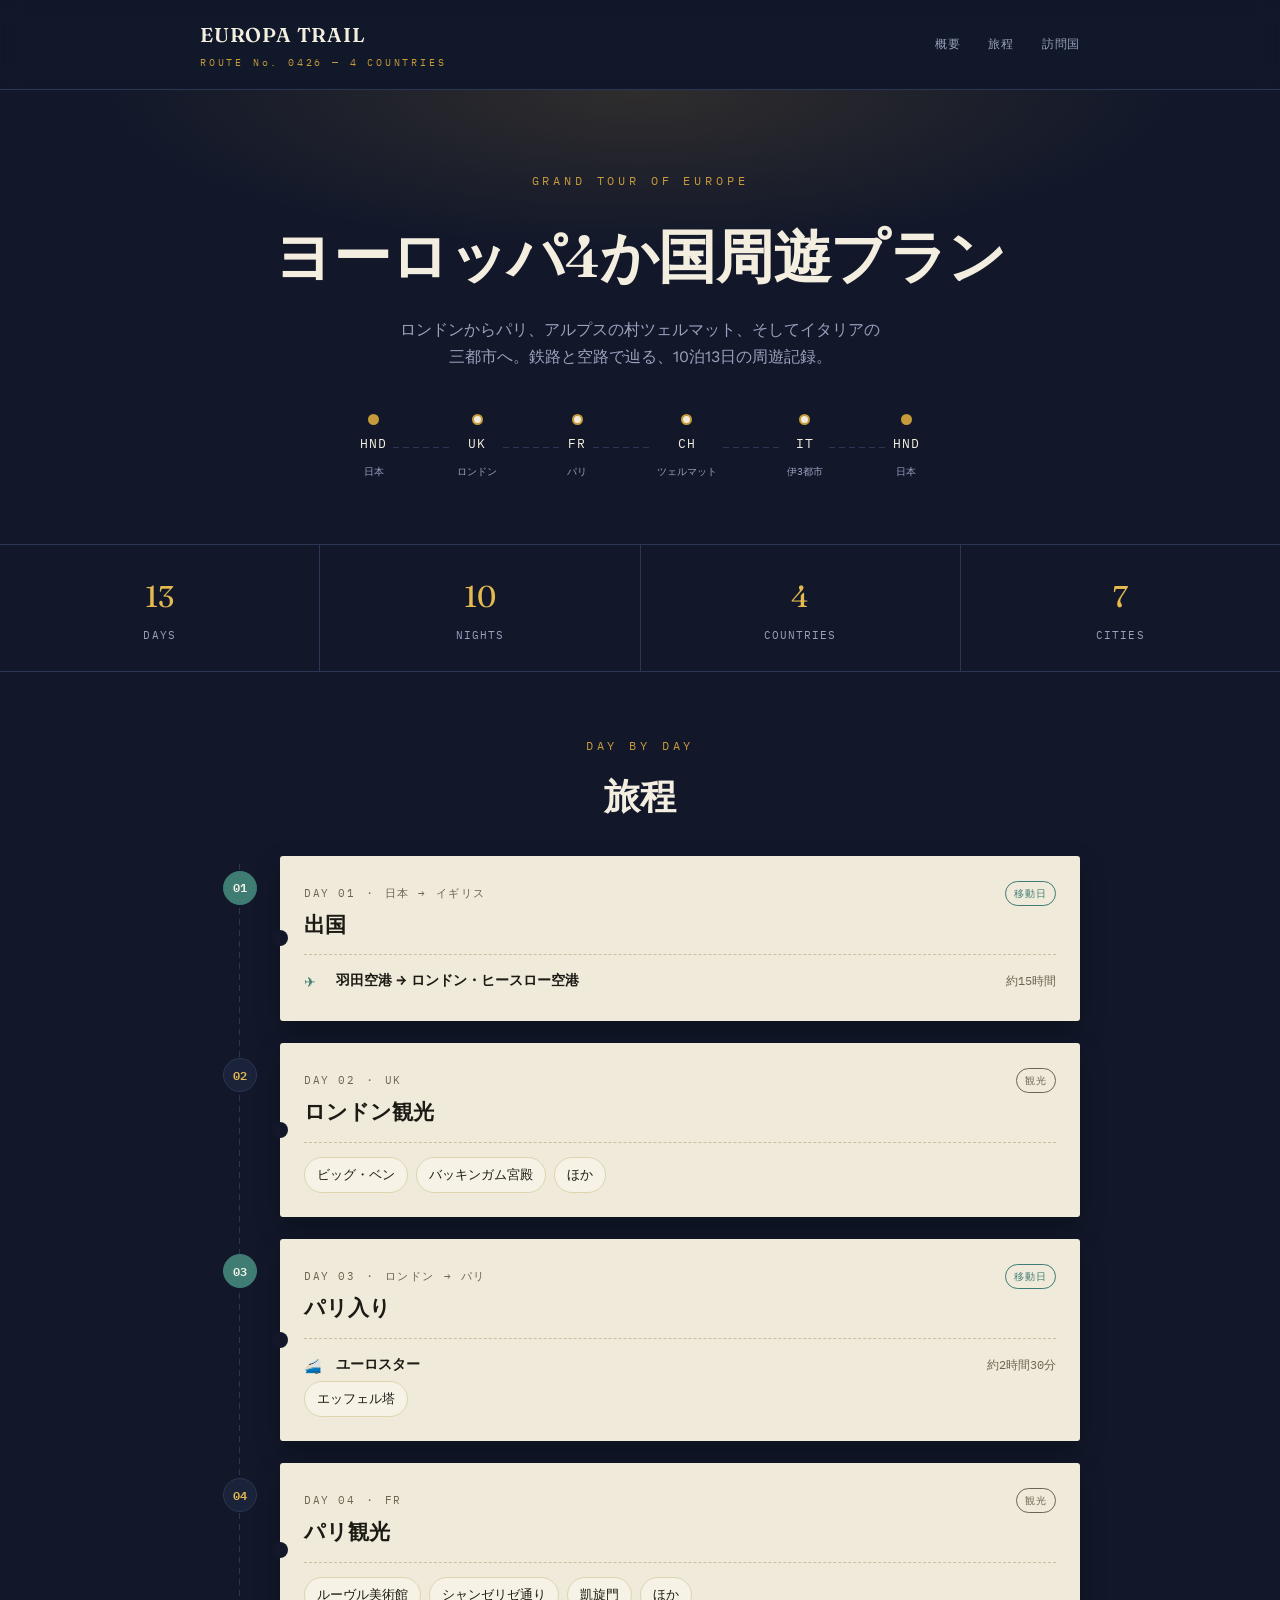
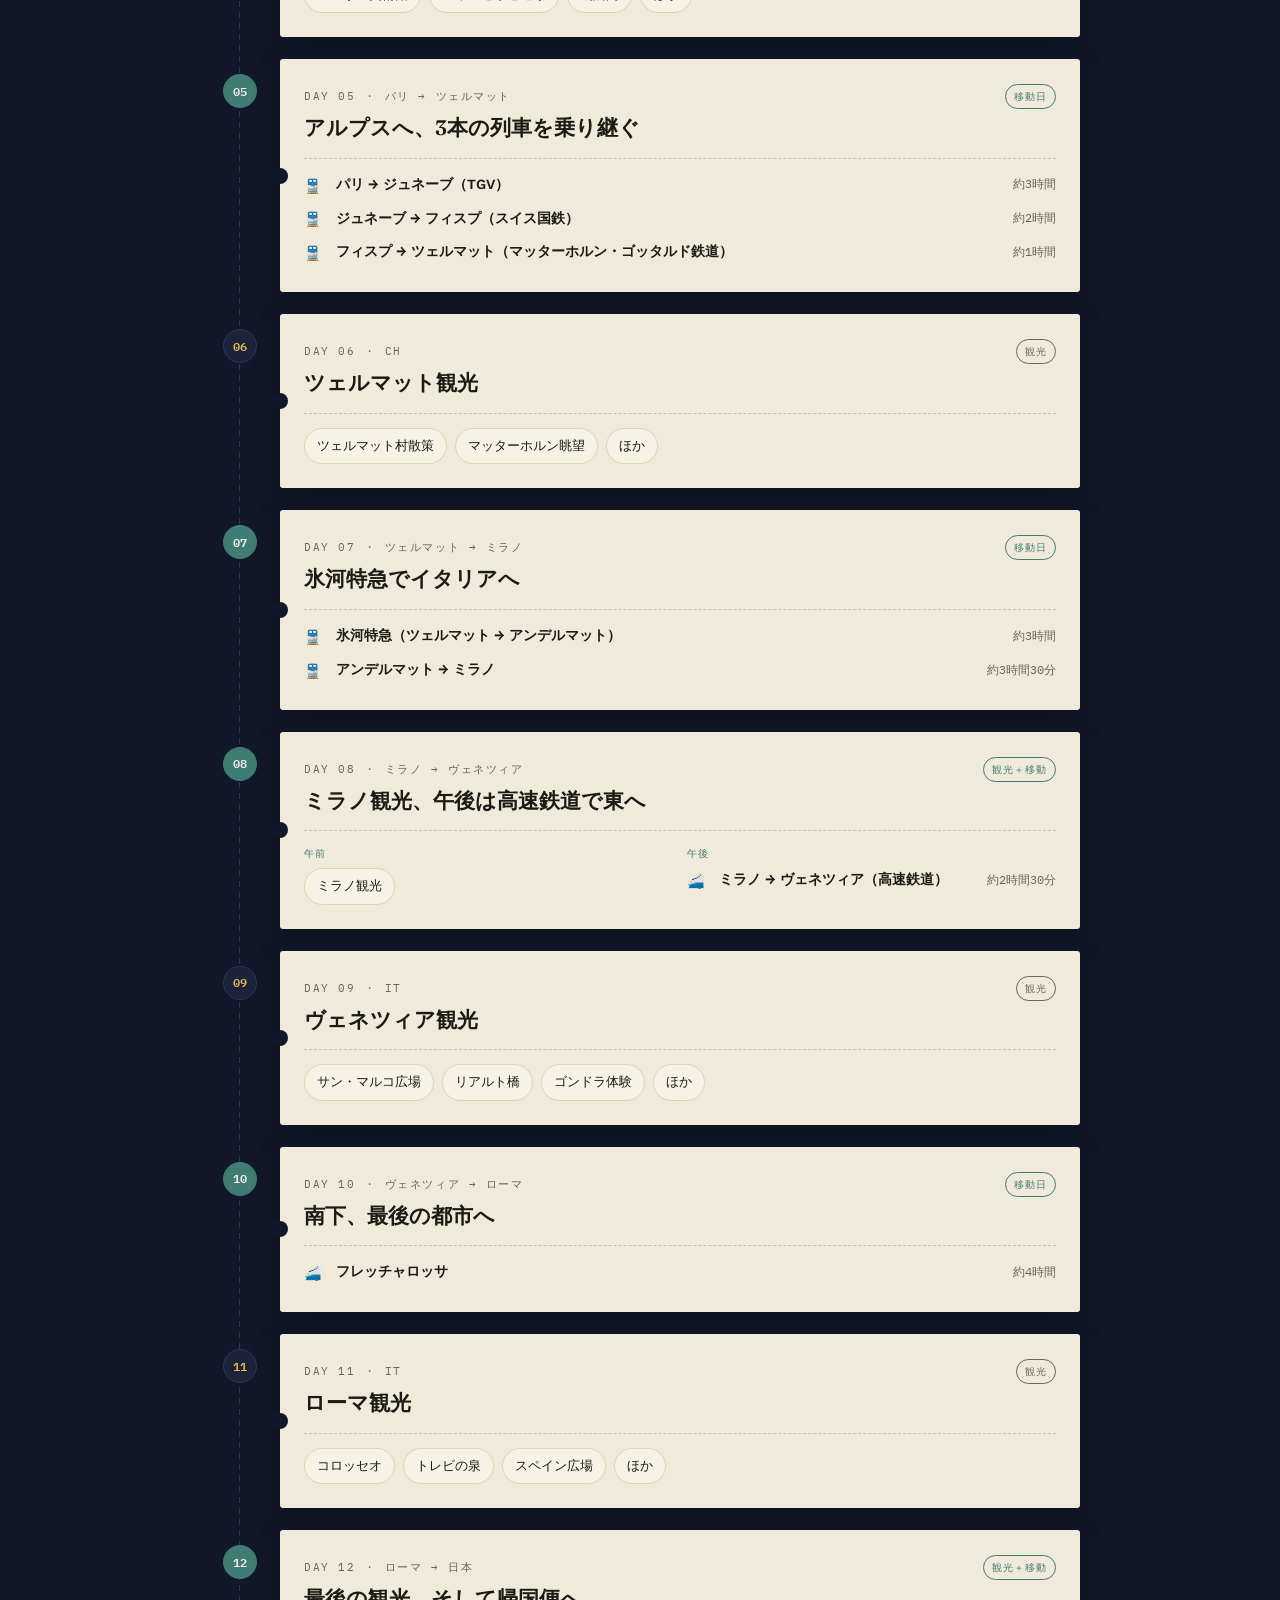
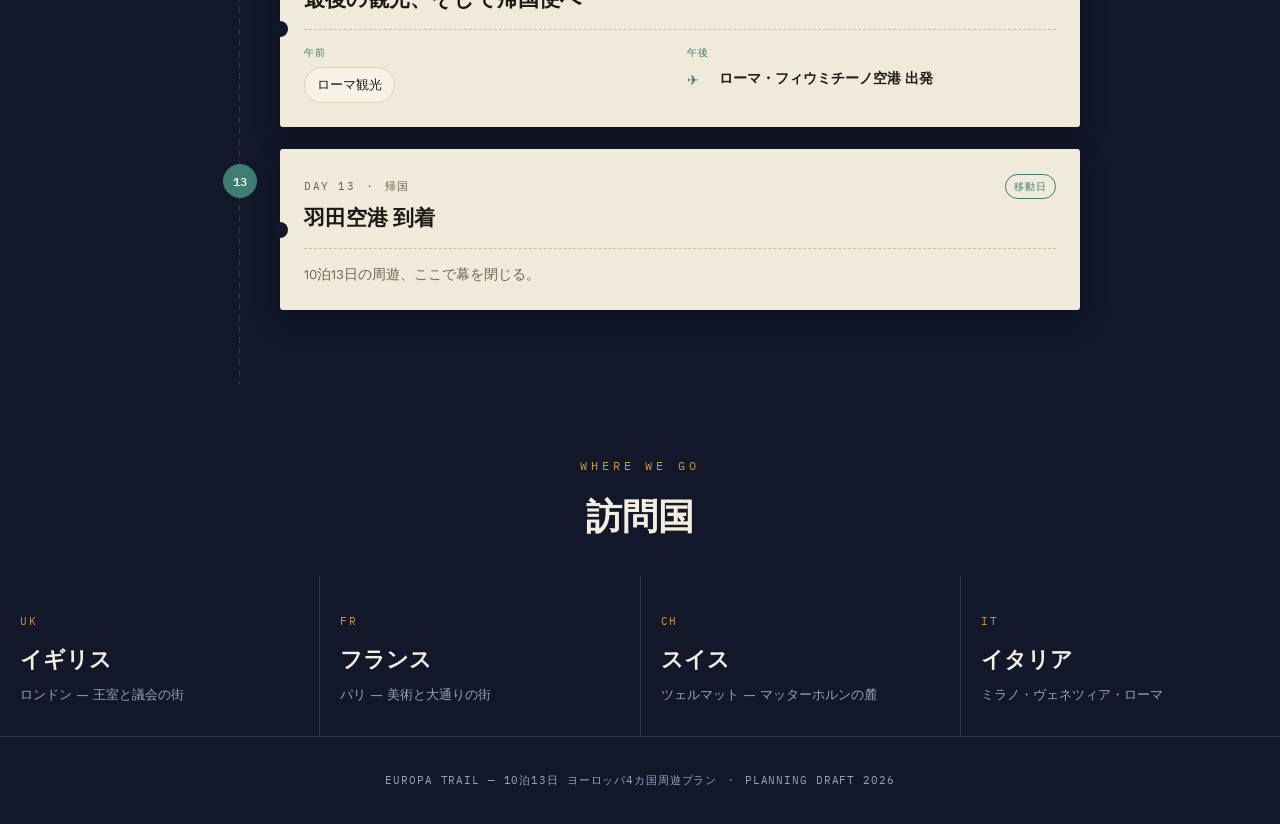
==== index.html @ b721da0f "Add initial homepage draft (EUROPA TRAIL itinerary)" ====
<!DOCTYPE html>
<html lang="ja">
<head>
<meta charset="UTF-8">
<meta name="viewport" content="width=device-width, initial-scale=1.0">
<title>EUROPA TRAIL — ヨーロッパ4カ国周遊プラン</title>
<link rel="preconnect" href="https://fonts.googleapis.com">
<link rel="preconnect" href="https://fonts.gstatic.com" crossorigin>
<link href="https://fonts.googleapis.com/css2?family=Fraunces:opsz,wght@9..144,500;9..144,600;9..144,700&family=Work+Sans:wght@400;500;600&family=IBM+Plex+Mono:wght@400;500&display=swap" rel="stylesheet">
<link rel="stylesheet" href="style.css">
</head>
<body>

<header class="site-header">
    <div class="container header-inner">
        <h1 class="logo">EUROPA TRAIL<span>ROUTE No. 0426 — 4 COUNTRIES</span></h1>
        <nav class="nav">
            <ul>
                <li><a href="#overview">概要</a></li>
                <li><a href="#itinerary">旅程</a></li>
                <li><a href="#countries">訪問国</a></li>
            </ul>
        </nav>
    </div>
</header>

<section class="hero" id="overview">
    <div class="container">
        <span class="eyebrow">Grand Tour of Europe</span>
        <h2>ヨーロッパ4か国周遊プラン</h2>
        <p class="lede">ロンドンからパリ、アルプスの村ツェルマット、そしてイタリアの三都市へ。鉄路と空路で辿る、10泊13日の周遊記録。</p>

        <div class="route-map" aria-hidden="true">
            <div class="node origin"><span class="dot"></span><span class="code">HND</span><span class="city">日本</span></div>
            <div class="seg"></div>
            <div class="node"><span class="dot"></span><span class="code">UK</span><span class="city">ロンドン</span></div>
            <div class="seg"></div>
            <div class="node"><span class="dot"></span><span class="code">FR</span><span class="city">パリ</span></div>
            <div class="seg"></div>
            <div class="node"><span class="dot"></span><span class="code">CH</span><span class="city">ツェルマット</span></div>
            <div class="seg"></div>
            <div class="node"><span class="dot"></span><span class="code">IT</span><span class="city">伊3都市</span></div>
            <div class="seg"></div>
            <div class="node dest"><span class="dot"></span><span class="code">HND</span><span class="city">日本</span></div>
        </div>
    </div>
</section>

<div class="stats">
    <div class="stat"><span class="num">13</span><span class="label">DAYS</span></div>
    <div class="stat"><span class="num">10</span><span class="label">NIGHTS</span></div>
    <div class="stat"><span class="num">4</span><span class="label">COUNTRIES</span></div>
    <div class="stat"><span class="num">7</span><span class="label">CITIES</span></div>
</div>

<main>
    <div class="section-head" id="itinerary">
        <span class="eyebrow">Day by Day</span>
        <h3>旅程</h3>
    </div>

    <div class="container">
        <div class="timeline">

            <!-- Day 1 -->
            <article class="day is-travel">
                <div class="marker"><div class="badge">01</div></div>
                <div class="ticket">
                    <div class="ticket-top">
                        <div>
                            <span class="ticket-day">DAY 01 ・ 日本 → イギリス</span>
                            <h4 class="ticket-title">出国</h4>
                        </div>
                        <span class="tag">移動日</span>
                    </div>
                    <div class="legs">
                        <div class="leg">
                            <span class="icon">✈</span>
                            <span class="route">羽田空港 → ロンドン・ヒースロー空港</span>
                            <span class="duration">約15時間</span>
                        </div>
                    </div>
                </div>
            </article>

            <!-- Day 2 -->
            <article class="day">
                <div class="marker"><div class="badge">02</div></div>
                <div class="ticket">
                    <div class="ticket-top">
                        <div>
                            <span class="ticket-day">DAY 02 ・ UK</span>
                            <h4 class="ticket-title">ロンドン観光</h4>
                        </div>
                        <span class="tag">観光</span>
                    </div>
                    <div class="spots">
                        <span class="spot">ビッグ・ベン</span>
                        <span class="spot">バッキンガム宮殿</span>
                        <span class="spot">ほか</span>
                    </div>
                </div>
            </article>

            <!-- Day 3 -->
            <article class="day is-travel">
                <div class="marker"><div class="badge">03</div></div>
                <div class="ticket">
                    <div class="ticket-top">
                        <div>
                            <span class="ticket-day">DAY 03 ・ ロンドン → パリ</span>
                            <h4 class="ticket-title">パリ入り</h4>
                        </div>
                        <span class="tag">移動日</span>
                    </div>
                    <div class="legs">
                        <div class="leg">
                            <span class="icon">🚄</span>
                            <span class="route">ユーロスター</span>
                            <span class="duration">約2時間30分</span>
                        </div>
                    </div>
                    <div class="spots">
                        <span class="spot">エッフェル塔</span>
                    </div>
                </div>
            </article>

            <!-- Day 4 -->
            <article class="day">
                <div class="marker"><div class="badge">04</div></div>
                <div class="ticket">
                    <div class="ticket-top">
                        <div>
                            <span class="ticket-day">DAY 04 ・ FR</span>
                            <h4 class="ticket-title">パリ観光</h4>
                        </div>
                        <span class="tag">観光</span>
                    </div>
                    <div class="spots">
                        <span class="spot">ルーヴル美術館</span>
                        <span class="spot">シャンゼリゼ通り</span>
                        <span class="spot">凱旋門</span>
                        <span class="spot">ほか</span>
                    </div>
                </div>
            </article>

            <!-- Day 5 -->
            <article class="day is-travel">
                <div class="marker"><div class="badge">05</div></div>
                <div class="ticket">
                    <div class="ticket-top">
                        <div>
                            <span class="ticket-day">DAY 05 ・ パリ → ツェルマット</span>
                            <h4 class="ticket-title">アルプスへ、3本の列車を乗り継ぐ</h4>
                        </div>
                        <span class="tag">移動日</span>
                    </div>
                    <div class="legs">
                        <div class="leg">
                            <span class="icon">🚆</span>
                            <span class="route">パリ → ジュネーブ（TGV）</span>
                            <span class="duration">約3時間</span>
                        </div>
                        <div class="leg">
                            <span class="icon">🚆</span>
                            <span class="route">ジュネーブ → フィスプ（スイス国鉄）</span>
                            <span class="duration">約2時間</span>
                        </div>
                        <div class="leg">
                            <span class="icon">🚆</span>
                            <span class="route">フィスプ → ツェルマット（マッターホルン・ゴッタルド鉄道）</span>
                            <span class="duration">約1時間</span>
                        </div>
                    </div>
                </div>
            </article>

            <!-- Day 6 -->
            <article class="day">
                <div class="marker"><div class="badge">06</div></div>
                <div class="ticket">
                    <div class="ticket-top">
                        <div>
                            <span class="ticket-day">DAY 06 ・ CH</span>
                            <h4 class="ticket-title">ツェルマット観光</h4>
                        </div>
                        <span class="tag">観光</span>
                    </div>
                    <div class="spots">
                        <span class="spot">ツェルマット村散策</span>
                        <span class="spot">マッターホルン眺望</span>
                        <span class="spot">ほか</span>
                    </div>
                </div>
            </article>

            <!-- Day 7 -->
            <article class="day is-travel">
                <div class="marker"><div class="badge">07</div></div>
                <div class="ticket">
                    <div class="ticket-top">
                        <div>
                            <span class="ticket-day">DAY 07 ・ ツェルマット → ミラノ</span>
                            <h4 class="ticket-title">氷河特急でイタリアへ</h4>
                        </div>
                        <span class="tag">移動日</span>
                    </div>
                    <div class="legs">
                        <div class="leg">
                            <span class="icon">🚆</span>
                            <span class="route">氷河特急（ツェルマット → アンデルマット）</span>
                            <span class="duration">約3時間</span>
                        </div>
                        <div class="leg">
                            <span class="icon">🚆</span>
                            <span class="route">アンデルマット → ミラノ</span>
                            <span class="duration">約3時間30分</span>
                        </div>
                    </div>
                </div>
            </article>

            <!-- Day 8 -->
            <article class="day is-travel">
                <div class="marker"><div class="badge">08</div></div>
                <div class="ticket">
                    <div class="ticket-top">
                        <div>
                            <span class="ticket-day">DAY 08 ・ ミラノ → ヴェネツィア</span>
                            <h4 class="ticket-title">ミラノ観光、午後は高速鉄道で東へ</h4>
                        </div>
                        <span class="tag">観光＋移動</span>
                    </div>
                    <div class="split">
                        <div class="half">
                            <span class="half-label">午前</span>
                            <div class="spots"><span class="spot">ミラノ観光</span></div>
                        </div>
                        <div class="half">
                            <span class="half-label">午後</span>
                            <div class="legs">
                                <div class="leg">
                                    <span class="icon">🚄</span>
                                    <span class="route">ミラノ → ヴェネツィア（高速鉄道）</span>
                                    <span class="duration">約2時間30分</span>
                                </div>
                            </div>
                        </div>
                    </div>
                </div>
            </article>

            <!-- Day 9 -->
            <article class="day">
                <div class="marker"><div class="badge">09</div></div>
                <div class="ticket">
                    <div class="ticket-top">
                        <div>
                            <span class="ticket-day">DAY 09 ・ IT</span>
                            <h4 class="ticket-title">ヴェネツィア観光</h4>
                        </div>
                        <span class="tag">観光</span>
                    </div>
                    <div class="spots">
                        <span class="spot">サン・マルコ広場</span>
                        <span class="spot">リアルト橋</span>
                        <span class="spot">ゴンドラ体験</span>
                        <span class="spot">ほか</span>
                    </div>
                </div>
            </article>

            <!-- Day 10 -->
            <article class="day is-travel">
                <div class="marker"><div class="badge">10</div></div>
                <div class="ticket">
                    <div class="ticket-top">
                        <div>
                            <span class="ticket-day">DAY 10 ・ ヴェネツィア → ローマ</span>
                            <h4 class="ticket-title">南下、最後の都市へ</h4>
                        </div>
                        <span class="tag">移動日</span>
                    </div>
                    <div class="legs">
                        <div class="leg">
                            <span class="icon">🚄</span>
                            <span class="route">フレッチャロッサ</span>
                            <span class="duration">約4時間</span>
                        </div>
                    </div>
                </div>
            </article>

            <!-- Day 11 -->
            <article class="day">
                <div class="marker"><div class="badge">11</div></div>
                <div class="ticket">
                    <div class="ticket-top">
                        <div>
                            <span class="ticket-day">DAY 11 ・ IT</span>
                            <h4 class="ticket-title">ローマ観光</h4>
                        </div>
                        <span class="tag">観光</span>
                    </div>
                    <div class="spots">
                        <span class="spot">コロッセオ</span>
                        <span class="spot">トレビの泉</span>
                        <span class="spot">スペイン広場</span>
                        <span class="spot">ほか</span>
                    </div>
                </div>
            </article>

            <!-- Day 12 -->
            <article class="day is-travel">
                <div class="marker"><div class="badge">12</div></div>
                <div class="ticket">
                    <div class="ticket-top">
                        <div>
                            <span class="ticket-day">DAY 12 ・ ローマ → 日本</span>
                            <h4 class="ticket-title">最後の観光、そして帰国便へ</h4>
                        </div>
                        <span class="tag">観光＋移動</span>
                    </div>
                    <div class="split">
                        <div class="half">
                            <span class="half-label">午前</span>
                            <div class="spots"><span class="spot">ローマ観光</span></div>
                        </div>
                        <div class="half">
                            <span class="half-label">午後</span>
                            <div class="legs">
                                <div class="leg">
                                    <span class="icon">✈</span>
                                    <span class="route">ローマ・フィウミチーノ空港 出発</span>
                                </div>
                            </div>
                        </div>
                    </div>
                </div>
            </article>

            <!-- Day 13 -->
            <article class="day is-travel">
                <div class="marker"><div class="badge">13</div></div>
                <div class="ticket">
                    <div class="ticket-top">
                        <div>
                            <span class="ticket-day">DAY 13 ・ 帰国</span>
                            <h4 class="ticket-title">羽田空港 到着</h4>
                        </div>
                        <span class="tag">移動日</span>
                    </div>
                    <p class="day-note">10泊13日の周遊、ここで幕を閉じる。</p>
                </div>
            </article>

        </div>
    </div>

    <div class="section-head" id="countries">
        <span class="eyebrow">Where We Go</span>
        <h3>訪問国</h3>
    </div>

    <div class="countries">
        <div class="country">
            <span class="code">UK</span>
            <h4>イギリス</h4>
            <p>ロンドン — 王室と議会の街</p>
        </div>
        <div class="country">
            <span class="code">FR</span>
            <h4>フランス</h4>
            <p>パリ — 美術と大通りの街</p>
        </div>
        <div class="country">
            <span class="code">CH</span>
            <h4>スイス</h4>
            <p>ツェルマット — マッターホルンの麓</p>
        </div>
        <div class="country">
            <span class="code">IT</span>
            <h4>イタリア</h4>
            <p>ミラノ・ヴェネツィア・ローマ</p>
        </div>
    </div>
</main>

<footer class="footer">
    <div class="container">
        <p>EUROPA TRAIL — 10泊13日 ヨーロッパ4カ国周遊プラン ・ PLANNING DRAFT 2026</p>
    </div>
</footer>

<script>
// 旅程カードをスクロールで順に表示
const days = document.querySelectorAll('.day');
if ('IntersectionObserver' in window) {
    const io = new IntersectionObserver((entries) => {
        entries.forEach((entry) => {
            if (entry.isIntersecting) {
                entry.target.classList.add('is-visible');
                io.unobserve(entry.target);
            }
        });
    }, { threshold: 0.15, rootMargin: '0px 0px -40px 0px' });
    days.forEach((day) => io.observe(day));
} else {
    days.forEach((day) => day.classList.add('is-visible'));
}
</script>

</body>
</html>
---- style.css ----
/* ==========================================================
   EUROPA TRAIL — 10泊13日 ヨーロッパ4カ国周遊プラン
   Design tokens
   ========================================================== */
:root {
    /* color */
    --ink: #12182A;         /* primary dark background — evening rail sky */
    --ink-soft: #1B233B;    /* card surface on dark */
    --ink-line: #2B3654;    /* hairlines on dark */
    --paper: #EFEAD9;       /* ticket stock */
    --paper-soft: #F6F2E6;
    --text-onlight: #1B1A14;
    --text-onlight-muted: #6B6552;
    --text-ondark: #F3EEDF;
    --text-ondark-muted: #9AA1BD;
    --gold: #C79A3C;        /* brass fitting / departure-board amber */
    --gold-bright: #E4B94F;
    --teal: #3F7C74;        /* route line, alps */

    /* type */
    --font-display: "Fraunces", "Hiragino Mincho ProN", serif;
    --font-body: "Work Sans", "Hiragino Kaku Gothic ProN", sans-serif;
    --font-mono: "IBM Plex Mono", "Courier New", monospace;

    --radius: 3px;
}

* { box-sizing: border-box; }

html { scroll-behavior: smooth; }

@media (prefers-reduced-motion: reduce) {
    html { scroll-behavior: auto; }
    * { animation-duration: 0.01ms !important; animation-iteration-count: 1 !important; transition-duration: 0.01ms !important; }
}

body {
    margin: 0;
    background: var(--ink);
    color: var(--text-ondark);
    font-family: var(--font-body);
    line-height: 1.7;
    -webkit-font-smoothing: antialiased;
}

.container {
    width: 92%;
    max-width: 880px;
    margin: 0 auto;
}

a { color: inherit; }

::selection { background: var(--gold); color: var(--ink); }

/* ---------- focus ---------- */
a:focus-visible,
button:focus-visible {
    outline: 2px solid var(--gold-bright);
    outline-offset: 3px;
}

/* ---------- header ---------- */
.site-header {
    position: sticky;
    top: 0;
    z-index: 40;
    background: rgba(18, 24, 42, 0.88);
    backdrop-filter: blur(8px);
    border-bottom: 1px solid var(--ink-line);
}

.header-inner {
    display: flex;
    justify-content: space-between;
    align-items: center;
    padding: 18px 0;
}

.logo {
    margin: 0;
    font-family: var(--font-display);
    font-size: 20px;
    font-weight: 600;
    letter-spacing: 0.04em;
}

.logo span {
    display: block;
    font-family: var(--font-mono);
    font-size: 10px;
    letter-spacing: 0.28em;
    color: var(--gold);
    font-weight: 400;
    margin-top: 2px;
}

.nav ul {
    display: flex;
    gap: 28px;
    list-style: none;
    margin: 0;
    padding: 0;
    font-family: var(--font-mono);
    font-size: 12px;
    letter-spacing: 0.06em;
}

.nav a {
    text-decoration: none;
    color: var(--text-ondark-muted);
    padding-bottom: 3px;
    border-bottom: 1px solid transparent;
    transition: color 0.2s ease, border-color 0.2s ease;
}

.nav a:hover { color: var(--gold-bright); border-color: var(--gold-bright); }

/* ---------- hero ---------- */
.hero {
    padding: 76px 0 56px;
    text-align: center;
    position: relative;
    overflow: hidden;
}

.hero::before {
    content: "";
    position: absolute;
    inset: 0;
    background:
        radial-gradient(ellipse 60% 50% at 50% 0%, rgba(199, 154, 60, 0.16), transparent 70%);
    pointer-events: none;
}

.eyebrow {
    font-family: var(--font-mono);
    font-size: 12px;
    letter-spacing: 0.32em;
    color: var(--gold);
    text-transform: uppercase;
}

.hero h2 {
    font-family: var(--font-display);
    font-weight: 600;
    font-size: clamp(34px, 6vw, 58px);
    margin: 14px 0 10px;
    letter-spacing: -0.01em;
}

.hero p.lede {
    font-size: 16px;
    color: var(--text-ondark-muted);
    max-width: 480px;
    margin: 0 auto;
}

/* route diagram — signature element */
.route-map {
    display: flex;
    align-items: center;
    justify-content: center;
    gap: 6px;
    margin: 44px auto 8px;
    max-width: 560px;
    font-family: var(--font-mono);
    position: relative;
}

.route-map .node {
    display: flex;
    flex-direction: column;
    align-items: center;
    gap: 8px;
    flex: 0 0 auto;
}

.route-map .dot {
    width: 11px;
    height: 11px;
    border-radius: 50%;
    background: var(--paper);
    border: 2px solid var(--gold);
}

.route-map .node.origin .dot,
.route-map .node.dest .dot {
    background: var(--gold);
}

.route-map .code {
    font-size: 13px;
    letter-spacing: 0.08em;
    color: var(--text-ondark);
}

.route-map .city {
    font-size: 10px;
    color: var(--text-ondark-muted);
}

.route-map .seg {
    flex: 1 1 auto;
    height: 1px;
    background: repeating-linear-gradient(90deg, var(--ink-line) 0 6px, transparent 6px 10px);
    position: relative;
    min-width: 24px;
}

/* ---------- trip stats strip ---------- */
.stats {
    display: grid;
    grid-template-columns: repeat(4, 1fr);
    gap: 1px;
    background: var(--ink-line);
    border-top: 1px solid var(--ink-line);
    border-bottom: 1px solid var(--ink-line);
}

.stats .stat {
    background: var(--ink);
    padding: 26px 12px;
    text-align: center;
}

.stats .num {
    font-family: var(--font-display);
    font-size: 30px;
    color: var(--gold-bright);
    display: block;
}

.stats .label {
    font-family: var(--font-mono);
    font-size: 11px;
    letter-spacing: 0.1em;
    color: var(--text-ondark-muted);
    margin-top: 4px;
    display: block;
}

/* ---------- section headings ---------- */
.section-head {
    padding: 64px 0 28px;
    text-align: center;
}

.section-head .eyebrow { display: block; margin-bottom: 10px; }

.section-head h3 {
    font-family: var(--font-display);
    font-size: clamp(26px, 4vw, 36px);
    margin: 0;
    font-weight: 600;
}

/* ---------- itinerary timeline ---------- */
.timeline {
    position: relative;
    padding: 0 0 60px;
}

.timeline::before {
    content: "";
    position: absolute;
    left: 27px;
    top: 8px;
    bottom: 8px;
    width: 1px;
    background: repeating-linear-gradient(180deg, var(--ink-line) 0 6px, transparent 6px 11px);
}

@media (min-width: 620px) {
    .timeline::before { left: 39px; }
}

.day {
    position: relative;
    padding-left: 56px;
    margin-bottom: 22px;
    opacity: 0;
    transform: translateY(14px);
    transition: opacity 0.6s ease, transform 0.6s ease;
}

@media (min-width: 620px) {
    .day { padding-left: 80px; }
}

.day.is-visible { opacity: 1; transform: none; }

.day .marker {
    position: absolute;
    left: 0;
    top: 4px;
    width: 56px;
    height: 56px;
    display: flex;
    align-items: center;
    justify-content: center;
    font-family: var(--font-mono);
}

@media (min-width: 620px) { .day .marker { width: 80px; } }

.day .marker .badge {
    width: 34px;
    height: 34px;
    border-radius: 50%;
    background: var(--ink-soft);
    border: 1px solid var(--ink-line);
    display: flex;
    align-items: center;
    justify-content: center;
    font-size: 12px;
    color: var(--gold-bright);
    font-weight: 600;
}

.day.is-travel .marker .badge {
    background: var(--teal);
    border-color: var(--teal);
    color: var(--paper-soft);
}

/* ticket-stub card */
.ticket {
    background: var(--paper);
    color: var(--text-onlight);
    border-radius: var(--radius);
    padding: 22px 24px 24px;
    position: relative;
    box-shadow: 0 10px 26px rgba(0,0,0,0.28);
}

.ticket::before {
    content: "";
    position: absolute;
    left: -8px;
    top: 50%;
    transform: translateY(-50%);
    width: 16px;
    height: 16px;
    border-radius: 50%;
    background: var(--ink);
    display: none;
}

@media (min-width: 620px) {
    .ticket::before { display: block; }
}

.ticket-top {
    display: flex;
    align-items: baseline;
    justify-content: space-between;
    gap: 12px;
    flex-wrap: wrap;
    border-bottom: 1px dashed #C9C0A0;
    padding-bottom: 12px;
    margin-bottom: 14px;
}

.ticket-day {
    font-family: var(--font-mono);
    font-size: 11px;
    letter-spacing: 0.14em;
    color: var(--text-onlight-muted);
}

.ticket-title {
    font-family: var(--font-display);
    font-size: 21px;
    font-weight: 600;
    margin: 2px 0 0;
}

.tag {
    font-family: var(--font-mono);
    font-size: 10px;
    letter-spacing: 0.1em;
    padding: 3px 8px;
    border: 1px solid var(--text-onlight-muted);
    border-radius: 20px;
    color: var(--text-onlight-muted);
    white-space: nowrap;
}

.day.is-travel .tag {
    border-color: var(--teal);
    color: var(--teal);
}

/* legs (transport segments) */
.legs {
    display: flex;
    flex-direction: column;
    gap: 10px;
    margin-bottom: 4px;
}

.leg {
    display: flex;
    align-items: center;
    gap: 12px;
    font-size: 14px;
}

.leg .icon {
    flex: 0 0 auto;
    width: 20px;
    height: 20px;
    color: var(--teal);
}

.leg .icon svg { width: 100%; height: 100%; display: block; }

.leg .route {
    font-weight: 600;
}

.leg .duration {
    margin-left: auto;
    font-family: var(--font-mono);
    font-size: 12px;
    color: var(--text-onlight-muted);
    white-space: nowrap;
    padding-left: 10px;
}

/* highlight spots */
.spots {
    display: flex;
    flex-wrap: wrap;
    gap: 8px;
    margin-top: 4px;
}

.spot {
    font-size: 13px;
    padding: 6px 12px;
    background: var(--paper-soft);
    border: 1px solid #DED4B0;
    border-radius: 20px;
}

.day-note {
    font-size: 13.5px;
    color: var(--text-onlight-muted);
    margin: 10px 0 0;
}

/* half-day split (AM/PM) */
.split {
    display: grid;
    grid-template-columns: 1fr;
    gap: 14px;
}

@media (min-width: 480px) {
    .split { grid-template-columns: 1fr 1fr; }
}

.split .half .half-label {
    font-family: var(--font-mono);
    font-size: 10px;
    letter-spacing: 0.14em;
    color: var(--teal);
    display: block;
    margin-bottom: 6px;
}

/* ---------- countries summary ---------- */
.countries {
    display: grid;
    grid-template-columns: repeat(2, 1fr);
    gap: 1px;
    background: var(--ink-line);
}

@media (min-width: 700px) {
    .countries { grid-template-columns: repeat(4, 1fr); }
}

.country {
    background: var(--ink);
    padding: 30px 20px;
}

.country .code {
    font-family: var(--font-mono);
    font-size: 11px;
    color: var(--gold);
    letter-spacing: 0.16em;
}

.country h4 {
    font-family: var(--font-display);
    font-size: 22px;
    margin: 8px 0 6px;
    font-weight: 600;
}

.country p {
    font-size: 13px;
    color: var(--text-ondark-muted);
    margin: 0;
}

/* ---------- footer ---------- */
.footer {
    border-top: 1px solid var(--ink-line);
    padding: 34px 0;
    text-align: center;
}

.footer p {
    margin: 0;
    font-family: var(--font-mono);
    font-size: 11px;
    letter-spacing: 0.08em;
    color: var(--text-ondark-muted);
}
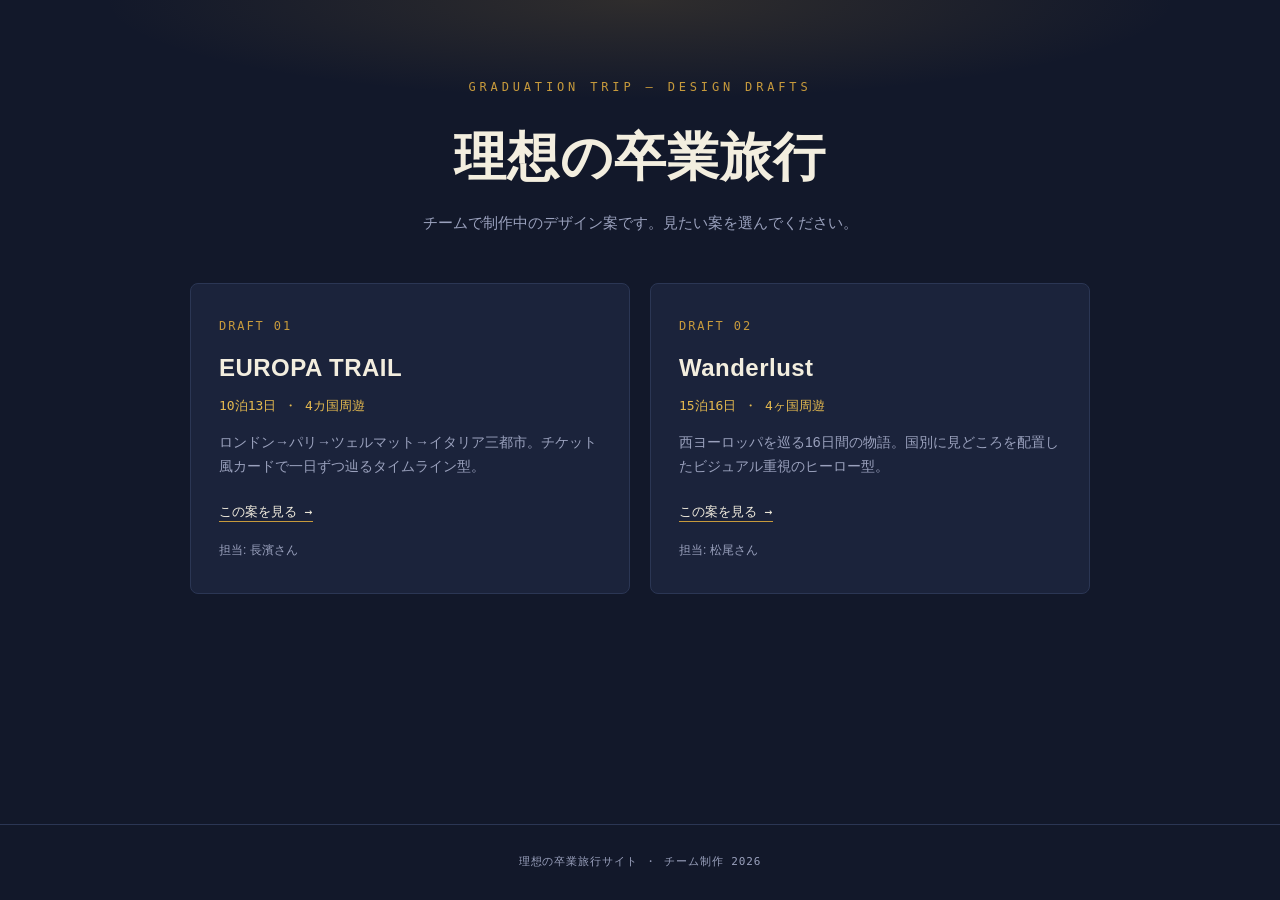
==== commit 5d362d62: "Reorganize repo: split drafts into site1/site2, add index landing page" ====
--- a/index.html
+++ b/index.html
@@ -3,415 +3,123 @@
 <head>
 <meta charset="UTF-8">
 <meta name="viewport" content="width=device-width, initial-scale=1.0">
-<title>EUROPA TRAIL — ヨーロッパ4カ国周遊プラン</title>
-<link rel="preconnect" href="https://fonts.googleapis.com">
-<link rel="preconnect" href="https://fonts.gstatic.com" crossorigin>
-<link href="https://fonts.googleapis.com/css2?family=Fraunces:opsz,wght@9..144,500;9..144,600;9..144,700&family=Work+Sans:wght@400;500;600&family=IBM+Plex+Mono:wght@400;500&display=swap" rel="stylesheet">
-<link rel="stylesheet" href="style.css">
+<title>理想の卒業旅行 — デザイン案</title>
+<style>
+  :root {
+    --ink: #12182A;
+    --ink-soft: #1B233B;
+    --ink-line: #2B3654;
+    --gold: #C79A3C;
+    --gold-bright: #E4B94F;
+    --text: #F3EEDF;
+    --text-muted: #9AA1BD;
+  }
+  * { box-sizing: border-box; }
+  body {
+    margin: 0;
+    min-height: 100vh;
+    background: var(--ink);
+    color: var(--text);
+    font-family: "Hiragino Kaku Gothic ProN", "Yu Gothic", "Meiryo", sans-serif;
+    line-height: 1.7;
+    display: flex;
+    flex-direction: column;
+  }
+  .wrap { width: 90%; max-width: 900px; margin: 0 auto; }
+  header {
+    text-align: center;
+    padding: 72px 0 48px;
+    position: relative;
+    overflow: hidden;
+  }
+  header::before {
+    content: "";
+    position: absolute; inset: 0;
+    background: radial-gradient(ellipse 60% 50% at 50% 0%, rgba(199,154,60,0.16), transparent 70%);
+    pointer-events: none;
+  }
+  .eyebrow {
+    font-size: 12px; letter-spacing: 0.32em; color: var(--gold);
+    text-transform: uppercase; font-family: monospace;
+  }
+  h1 {
+    font-size: clamp(30px, 6vw, 52px);
+    margin: 14px 0 8px; font-weight: 700; letter-spacing: 0.02em;
+  }
+  header p { color: var(--text-muted); margin: 0; font-size: 15px; }
+
+  .cards {
+    display: grid; grid-template-columns: 1fr; gap: 20px;
+    padding-bottom: 64px;
+  }
+  @media (min-width: 640px) { .cards { grid-template-columns: 1fr 1fr; } }
+
+  .card {
+    display: block; text-decoration: none; color: inherit;
+    background: var(--ink-soft);
+    border: 1px solid var(--ink-line);
+    border-radius: 8px;
+    padding: 32px 28px;
+    transition: transform 0.2s ease, border-color 0.2s ease;
+  }
+  .card:hover { transform: translateY(-4px); border-color: var(--gold-bright); }
+  .card .num {
+    font-family: monospace; font-size: 12px; letter-spacing: 0.16em;
+    color: var(--gold); display: block; margin-bottom: 12px;
+  }
+  .card h2 { margin: 0 0 6px; font-size: 24px; letter-spacing: 0.02em; }
+  .card .sub { color: var(--gold-bright); font-size: 13px; margin-bottom: 14px; font-family: monospace; }
+  .card .desc { color: var(--text-muted); font-size: 14px; margin: 0 0 18px; }
+  .card .go {
+    font-size: 13px; color: var(--text); font-family: monospace;
+    border-bottom: 1px solid var(--gold); padding-bottom: 2px;
+  }
+  .credit { font-size: 12px; color: var(--text-muted); margin-top: 16px; }
+
+  footer {
+    margin-top: auto;
+    border-top: 1px solid var(--ink-line);
+    padding: 28px 0; text-align: center;
+    font-family: monospace; font-size: 11px; letter-spacing: 0.08em;
+    color: var(--text-muted);
+  }
+</style>
 </head>
 <body>
 
-<header class="site-header">
-    <div class="container header-inner">
-        <h1 class="logo">EUROPA TRAIL<span>ROUTE No. 0426 — 4 COUNTRIES</span></h1>
-        <nav class="nav">
-            <ul>
-                <li><a href="#overview">概要</a></li>
-                <li><a href="#itinerary">旅程</a></li>
-                <li><a href="#countries">訪問国</a></li>
-            </ul>
-        </nav>
-    </div>
+<header>
+  <div class="wrap">
+    <span class="eyebrow">Graduation Trip — Design Drafts</span>
+    <h1>理想の卒業旅行</h1>
+    <p>チームで制作中のデザイン案です。見たい案を選んでください。</p>
+  </div>
 </header>
 
-<section class="hero" id="overview">
-    <div class="container">
-        <span class="eyebrow">Grand Tour of Europe</span>
-        <h2>ヨーロッパ4か国周遊プラン</h2>
-        <p class="lede">ロンドンからパリ、アルプスの村ツェルマット、そしてイタリアの三都市へ。鉄路と空路で辿る、10泊13日の周遊記録。</p>
+<div class="wrap">
+  <div class="cards">
+    <a class="card" href="site1/index.html">
+      <span class="num">DRAFT 01</span>
+      <h2>EUROPA TRAIL</h2>
+      <div class="sub">10泊13日 ・ 4カ国周遊</div>
+      <p class="desc">ロンドン→パリ→ツェルマット→イタリア三都市。チケット風カードで一日ずつ辿るタイムライン型。</p>
+      <span class="go">この案を見る →</span>
+      <div class="credit">担当: 長濱さん</div>
+    </a>
 
-        <div class="route-map" aria-hidden="true">
-            <div class="node origin"><span class="dot"></span><span class="code">HND</span><span class="city">日本</span></div>
-            <div class="seg"></div>
-            <div class="node"><span class="dot"></span><span class="code">UK</span><span class="city">ロンドン</span></div>
-            <div class="seg"></div>
-            <div class="node"><span class="dot"></span><span class="code">FR</span><span class="city">パリ</span></div>
-            <div class="seg"></div>
-            <div class="node"><span class="dot"></span><span class="code">CH</span><span class="city">ツェルマット</span></div>
-            <div class="seg"></div>
-            <div class="node"><span class="dot"></span><span class="code">IT</span><span class="city">伊3都市</span></div>
-            <div class="seg"></div>
-            <div class="node dest"><span class="dot"></span><span class="code">HND</span><span class="city">日本</span></div>
-        </div>
-    </div>
-</section>
-
-<div class="stats">
-    <div class="stat"><span class="num">13</span><span class="label">DAYS</span></div>
-    <div class="stat"><span class="num">10</span><span class="label">NIGHTS</span></div>
-    <div class="stat"><span class="num">4</span><span class="label">COUNTRIES</span></div>
-    <div class="stat"><span class="num">7</span><span class="label">CITIES</span></div>
+    <a class="card" href="site2/index.html">
+      <span class="num">DRAFT 02</span>
+      <h2>Wanderlust</h2>
+      <div class="sub">15泊16日 ・ 4ヶ国周遊</div>
+      <p class="desc">西ヨーロッパを巡る16日間の物語。国別に見どころを配置したビジュアル重視のヒーロー型。</p>
+      <span class="go">この案を見る →</span>
+      <div class="credit">担当: 松尾さん</div>
+    </a>
+  </div>
 </div>
 
-<main>
-    <div class="section-head" id="itinerary">
-        <span class="eyebrow">Day by Day</span>
-        <h3>旅程</h3>
-    </div>
-
-    <div class="container">
-        <div class="timeline">
-
-            <!-- Day 1 -->
-            <article class="day is-travel">
-                <div class="marker"><div class="badge">01</div></div>
-                <div class="ticket">
-                    <div class="ticket-top">
-                        <div>
-                            <span class="ticket-day">DAY 01 ・ 日本 → イギリス</span>
-                            <h4 class="ticket-title">出国</h4>
-                        </div>
-                        <span class="tag">移動日</span>
-                    </div>
-                    <div class="legs">
-                        <div class="leg">
-                            <span class="icon">✈</span>
-                            <span class="route">羽田空港 → ロンドン・ヒースロー空港</span>
-                            <span class="duration">約15時間</span>
-                        </div>
-                    </div>
-                </div>
-            </article>
-
-            <!-- Day 2 -->
-            <article class="day">
-                <div class="marker"><div class="badge">02</div></div>
-                <div class="ticket">
-                    <div class="ticket-top">
-                        <div>
-                            <span class="ticket-day">DAY 02 ・ UK</span>
-                            <h4 class="ticket-title">ロンドン観光</h4>
-                        </div>
-                        <span class="tag">観光</span>
-                    </div>
-                    <div class="spots">
-                        <span class="spot">ビッグ・ベン</span>
-                        <span class="spot">バッキンガム宮殿</span>
-                        <span class="spot">ほか</span>
-                    </div>
-                </div>
-            </article>
-
-            <!-- Day 3 -->
-            <article class="day is-travel">
-                <div class="marker"><div class="badge">03</div></div>
-                <div class="ticket">
-                    <div class="ticket-top">
-                        <div>
-                            <span class="ticket-day">DAY 03 ・ ロンドン → パリ</span>
-                            <h4 class="ticket-title">パリ入り</h4>
-                        </div>
-                        <span class="tag">移動日</span>
-                    </div>
-                    <div class="legs">
-                        <div class="leg">
-                            <span class="icon">🚄</span>
-                            <span class="route">ユーロスター</span>
-                            <span class="duration">約2時間30分</span>
-                        </div>
-                    </div>
-                    <div class="spots">
-                        <span class="spot">エッフェル塔</span>
-                    </div>
-                </div>
-            </article>
-
-            <!-- Day 4 -->
-            <article class="day">
-                <div class="marker"><div class="badge">04</div></div>
-                <div class="ticket">
-                    <div class="ticket-top">
-                        <div>
-                            <span class="ticket-day">DAY 04 ・ FR</span>
-                            <h4 class="ticket-title">パリ観光</h4>
-                        </div>
-                        <span class="tag">観光</span>
-                    </div>
-                    <div class="spots">
-                        <span class="spot">ルーヴル美術館</span>
-                        <span class="spot">シャンゼリゼ通り</span>
-                        <span class="spot">凱旋門</span>
-                        <span class="spot">ほか</span>
-                    </div>
-                </div>
-            </article>
-
-            <!-- Day 5 -->
-            <article class="day is-travel">
-                <div class="marker"><div class="badge">05</div></div>
-                <div class="ticket">
-                    <div class="ticket-top">
-                        <div>
-                            <span class="ticket-day">DAY 05 ・ パリ → ツェルマット</span>
-                            <h4 class="ticket-title">アルプスへ、3本の列車を乗り継ぐ</h4>
-                        </div>
-                        <span class="tag">移動日</span>
-                    </div>
-                    <div class="legs">
-                        <div class="leg">
-                            <span class="icon">🚆</span>
-                            <span class="route">パリ → ジュネーブ（TGV）</span>
-                            <span class="duration">約3時間</span>
-                        </div>
-                        <div class="leg">
-                            <span class="icon">🚆</span>
-                            <span class="route">ジュネーブ → フィスプ（スイス国鉄）</span>
-                            <span class="duration">約2時間</span>
-                        </div>
-                        <div class="leg">
-                            <span class="icon">🚆</span>
-                            <span class="route">フィスプ → ツェルマット（マッターホルン・ゴッタルド鉄道）</span>
-                            <span class="duration">約1時間</span>
-                        </div>
-                    </div>
-                </div>
-            </article>
-
-            <!-- Day 6 -->
-            <article class="day">
-                <div class="marker"><div class="badge">06</div></div>
-                <div class="ticket">
-                    <div class="ticket-top">
-                        <div>
-                            <span class="ticket-day">DAY 06 ・ CH</span>
-                            <h4 class="ticket-title">ツェルマット観光</h4>
-                        </div>
-                        <span class="tag">観光</span>
-                    </div>
-                    <div class="spots">
-                        <span class="spot">ツェルマット村散策</span>
-                        <span class="spot">マッターホルン眺望</span>
-                        <span class="spot">ほか</span>
-                    </div>
-                </div>
-            </article>
-
-            <!-- Day 7 -->
-            <article class="day is-travel">
-                <div class="marker"><div class="badge">07</div></div>
-                <div class="ticket">
-                    <div class="ticket-top">
-                        <div>
-                            <span class="ticket-day">DAY 07 ・ ツェルマット → ミラノ</span>
-                            <h4 class="ticket-title">氷河特急でイタリアへ</h4>
-                        </div>
-                        <span class="tag">移動日</span>
-                    </div>
-                    <div class="legs">
-                        <div class="leg">
-                            <span class="icon">🚆</span>
-                            <span class="route">氷河特急（ツェルマット → アンデルマット）</span>
-                            <span class="duration">約3時間</span>
-                        </div>
-                        <div class="leg">
-                            <span class="icon">🚆</span>
-                            <span class="route">アンデルマット → ミラノ</span>
-                            <span class="duration">約3時間30分</span>
-                        </div>
-                    </div>
-                </div>
-            </article>
-
-            <!-- Day 8 -->
-            <article class="day is-travel">
-                <div class="marker"><div class="badge">08</div></div>
-                <div class="ticket">
-                    <div class="ticket-top">
-                        <div>
-                            <span class="ticket-day">DAY 08 ・ ミラノ → ヴェネツィア</span>
-                            <h4 class="ticket-title">ミラノ観光、午後は高速鉄道で東へ</h4>
-                        </div>
-                        <span class="tag">観光＋移動</span>
-                    </div>
-                    <div class="split">
-                        <div class="half">
-                            <span class="half-label">午前</span>
-                            <div class="spots"><span class="spot">ミラノ観光</span></div>
-                        </div>
-                        <div class="half">
-                            <span class="half-label">午後</span>
-                            <div class="legs">
-                                <div class="leg">
-                                    <span class="icon">🚄</span>
-                                    <span class="route">ミラノ → ヴェネツィア（高速鉄道）</span>
-                                    <span class="duration">約2時間30分</span>
-                                </div>
-                            </div>
-                        </div>
-                    </div>
-                </div>
-            </article>
-
-            <!-- Day 9 -->
-            <article class="day">
-                <div class="marker"><div class="badge">09</div></div>
-                <div class="ticket">
-                    <div class="ticket-top">
-                        <div>
-                            <span class="ticket-day">DAY 09 ・ IT</span>
-                            <h4 class="ticket-title">ヴェネツィア観光</h4>
-                        </div>
-                        <span class="tag">観光</span>
-                    </div>
-                    <div class="spots">
-                        <span class="spot">サン・マルコ広場</span>
-                        <span class="spot">リアルト橋</span>
-                        <span class="spot">ゴンドラ体験</span>
-                        <span class="spot">ほか</span>
-                    </div>
-                </div>
-            </article>
-
-            <!-- Day 10 -->
-            <article class="day is-travel">
-                <div class="marker"><div class="badge">10</div></div>
-                <div class="ticket">
-                    <div class="ticket-top">
-                        <div>
-                            <span class="ticket-day">DAY 10 ・ ヴェネツィア → ローマ</span>
-                            <h4 class="ticket-title">南下、最後の都市へ</h4>
-                        </div>
-                        <span class="tag">移動日</span>
-                    </div>
-                    <div class="legs">
-                        <div class="leg">
-                            <span class="icon">🚄</span>
-                            <span class="route">フレッチャロッサ</span>
-                            <span class="duration">約4時間</span>
-                        </div>
-                    </div>
-                </div>
-            </article>
-
-            <!-- Day 11 -->
-            <article class="day">
-                <div class="marker"><div class="badge">11</div></div>
-                <div class="ticket">
-                    <div class="ticket-top">
-                        <div>
-                            <span class="ticket-day">DAY 11 ・ IT</span>
-                            <h4 class="ticket-title">ローマ観光</h4>
-                        </div>
-                        <span class="tag">観光</span>
-                    </div>
-                    <div class="spots">
-                        <span class="spot">コロッセオ</span>
-                        <span class="spot">トレビの泉</span>
-                        <span class="spot">スペイン広場</span>
-                        <span class="spot">ほか</span>
-                    </div>
-                </div>
-            </article>
-
-            <!-- Day 12 -->
-            <article class="day is-travel">
-                <div class="marker"><div class="badge">12</div></div>
-                <div class="ticket">
-                    <div class="ticket-top">
-                        <div>
-                            <span class="ticket-day">DAY 12 ・ ローマ → 日本</span>
-                            <h4 class="ticket-title">最後の観光、そして帰国便へ</h4>
-                        </div>
-                        <span class="tag">観光＋移動</span>
-                    </div>
-                    <div class="split">
-                        <div class="half">
-                            <span class="half-label">午前</span>
-                            <div class="spots"><span class="spot">ローマ観光</span></div>
-                        </div>
-                        <div class="half">
-                            <span class="half-label">午後</span>
-                            <div class="legs">
-                                <div class="leg">
-                                    <span class="icon">✈</span>
-                                    <span class="route">ローマ・フィウミチーノ空港 出発</span>
-                                </div>
-                            </div>
-                        </div>
-                    </div>
-                </div>
-            </article>
-
-            <!-- Day 13 -->
-            <article class="day is-travel">
-                <div class="marker"><div class="badge">13</div></div>
-                <div class="ticket">
-                    <div class="ticket-top">
-                        <div>
-                            <span class="ticket-day">DAY 13 ・ 帰国</span>
-                            <h4 class="ticket-title">羽田空港 到着</h4>
-                        </div>
-                        <span class="tag">移動日</span>
-                    </div>
-                    <p class="day-note">10泊13日の周遊、ここで幕を閉じる。</p>
-                </div>
-            </article>
-
-        </div>
-    </div>
-
-    <div class="section-head" id="countries">
-        <span class="eyebrow">Where We Go</span>
-        <h3>訪問国</h3>
-    </div>
-
-    <div class="countries">
-        <div class="country">
-            <span class="code">UK</span>
-            <h4>イギリス</h4>
-            <p>ロンドン — 王室と議会の街</p>
-        </div>
-        <div class="country">
-            <span class="code">FR</span>
-            <h4>フランス</h4>
-            <p>パリ — 美術と大通りの街</p>
-        </div>
-        <div class="country">
-            <span class="code">CH</span>
-            <h4>スイス</h4>
-            <p>ツェルマット — マッターホルンの麓</p>
-        </div>
-        <div class="country">
-            <span class="code">IT</span>
-            <h4>イタリア</h4>
-            <p>ミラノ・ヴェネツィア・ローマ</p>
-        </div>
-    </div>
-</main>
-
-<footer class="footer">
-    <div class="container">
-        <p>EUROPA TRAIL — 10泊13日 ヨーロッパ4カ国周遊プラン ・ PLANNING DRAFT 2026</p>
-    </div>
+<footer>
+  理想の卒業旅行サイト ・ チーム制作 2026
 </footer>
-
-<script>
-// 旅程カードをスクロールで順に表示
-const days = document.querySelectorAll('.day');
-if ('IntersectionObserver' in window) {
-    const io = new IntersectionObserver((entries) => {
-        entries.forEach((entry) => {
-            if (entry.isIntersecting) {
-                entry.target.classList.add('is-visible');
-                io.unobserve(entry.target);
-            }
-        });
-    }, { threshold: 0.15, rootMargin: '0px 0px -40px 0px' });
-    days.forEach((day) => io.observe(day));
-} else {
-    days.forEach((day) => day.classList.add('is-visible'));
-}
-</script>
 
 </body>
 </html>
